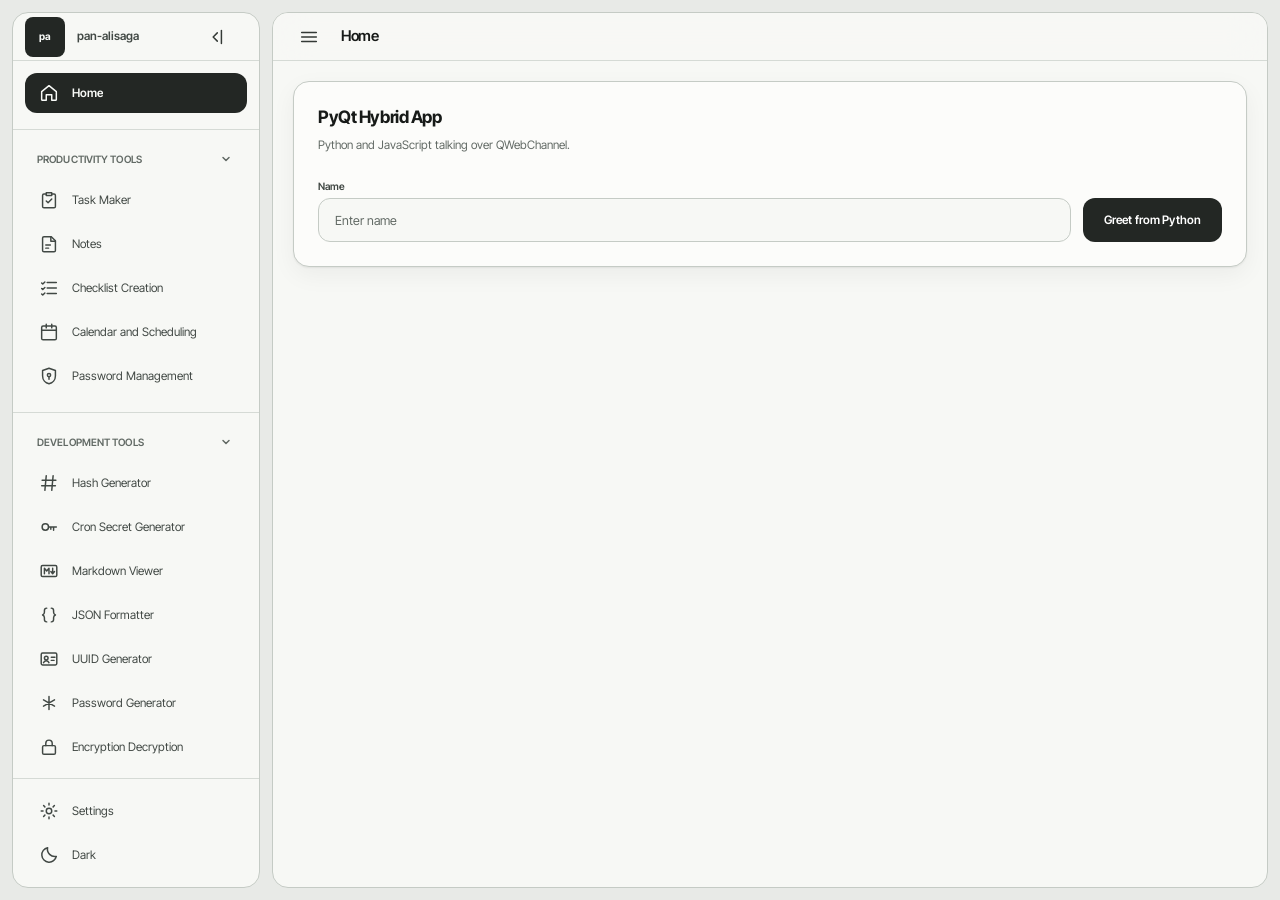
==== frontend/index.html @ 7681dea5 "Initial commit" ====
<!DOCTYPE html>
<html lang="en" data-theme="light">
<head>
    <meta charset="UTF-8">
    <title>pan-alisaga</title>
    <link rel="icon" type="image/svg+xml" href="favicon.svg">
    <link rel="stylesheet" href="css/fonts.css">
    <link rel="stylesheet" href="css/tokens.css">
    <link rel="stylesheet" href="css/base.css">
    <link rel="stylesheet" href="css/layout.css">
    <link rel="stylesheet" href="css/components/sidebar.css">
    <link rel="stylesheet" href="css/components/button.css">
    <link rel="stylesheet" href="css/components/card.css">
    <link rel="stylesheet" href="css/components/field.css">
    <link rel="stylesheet" href="css/components/calendar.css">
    <link rel="stylesheet" href="css/components/vault.css">
    <link rel="stylesheet" href="css/components/notes.css">
    <link rel="stylesheet" href="css/components/checklist.css">
    <link rel="stylesheet" href="css/components/dialog.css">
    <script src="qrc:///qtwebchannel/qwebchannel.js"></script>
</head>
<body>
    <div class="app" id="app" data-nav="rail" data-nav-open="false">

        <aside class="sidebar" id="sidebar" aria-label="Main">
            <div class="sidebar__header">
                <span class="sidebar__mark" aria-hidden="true">pa</span>
                <span class="sidebar__brand">pan-alisaga</span>
                <button class="icon-btn sidebar__collapse" type="button" id="sidebarCollapse"
                        aria-label="Minimise sidebar" title="Minimise sidebar">
                    <svg class="icon-btn__glyph" viewBox="0 0 24 24" fill="none" stroke="currentColor" stroke-width="1.6" stroke-linecap="round" stroke-linejoin="round" aria-hidden="true">
                        <path d="M14.5 7.5L10 12l4.5 4.5"/>
                        <path d="M19 5v14"/>
                    </svg>
                </button>
            </div>

            <nav class="sidebar__nav" id="nav" aria-label="Tools"></nav>

            <div class="sidebar__footer">
                <div id="navFooter"></div>
                <button class="nav-item" type="button" id="themeToggle" data-theme-toggle title="Toggle theme">
                    <svg class="nav-item__icon" viewBox="0 0 24 24" fill="none" stroke="currentColor" stroke-width="1.6" stroke-linecap="round" stroke-linejoin="round" aria-hidden="true">
                        <path d="M20 13.5A8 8 0 0 1 10.5 4a8 8 0 1 0 9.5 9.5z"/>
                    </svg>
                    <span class="nav-item__label" data-theme-label>Dark</span>
                </button>
            </div>
        </aside>

        <div class="scrim" id="scrim"></div>

        <div class="shell">
            <header class="app-bar">
                <button class="icon-btn" type="button" id="navToggle" aria-label="Toggle navigation" aria-expanded="false">
                    <svg class="icon-btn__glyph" viewBox="0 0 24 24" fill="none" stroke="currentColor" stroke-width="1.6" stroke-linecap="round" aria-hidden="true">
                        <path d="M4 7h16M4 12h16M4 17h16"/>
                    </svg>
                </button>
                <h1 class="app-bar__title" id="viewTitle">Home</h1>
            </header>

            <main class="content">
                <div class="content__inner">

                    <section class="view" data-view="home">
                        <div class="card">
                            <h2 class="card__title">PyQt Hybrid App</h2>
                            <p class="card__subtitle">Python and JavaScript talking over QWebChannel.</p>
                            <div class="field">
                                <label class="label" for="nameInput">Name</label>
                                <div class="field__row">
                                    <input id="nameInput" class="input" placeholder="Enter name" />
                                    <button id="greetBtn" class="btn btn--primary" type="button">Greet from Python</button>
                                </div>
                            </div>
                            <p id="output" class="output" hidden></p>
                        </div>
                    </section>

                    <section class="view" data-view="tool" hidden></section>

                    <section class="view" data-view="settings" hidden>
                        <div class="card">
                            <h2 class="card__title">Appearance</h2>
                            <p class="card__subtitle">The switch drives tokens on the root element.</p>
                            <div class="setting">
                                <div class="setting__text">
                                    <div class="setting__label">Theme</div>
                                    <div class="setting__hint">Swaps the data-theme token set.</div>
                                </div>
                                <button class="btn btn--ghost" type="button" data-theme-toggle>
                                    <span data-theme-label>Dark</span>
                                </button>
                            </div>
                        </div>
                    </section>

                </div>
            </main>
        </div>
    </div>

    <!-- Classic scripts in dependency order: ES module imports are blocked
         over file:// in QtWebEngine, so there is no bundler-free import here. -->
    <div class="toasts" id="toasts"></div>

    <script src="js/focus.js"></script>
    <script src="js/theme.js"></script>
    <script src="js/tools.js"></script>
    <script src="js/nav.js"></script>
    <script src="js/sidebar.js"></script>
    <script src="js/card-menu.js"></script>
    <script src="js/dialog.js"></script>
    <script src="js/notes-app.js"></script>
    <script src="js/router.js"></script>
    <script src="js/bridge.js"></script>
    <script src="js/toast.js"></script>
    <script src="js/views/calendar.js"></script>
    <script src="js/views/passwords.js"></script>
    <script src="js/app.js"></script>
    <script src="js/checklist-app.js"></script>
</body>
</html>
---- frontend/css/fonts.css ----
/* Inter Tight, bundled locally rather than pulled from a CDN so the app
   renders identically offline. One variable file per subset covers 400-700,
   so no separate bold face is needed. */

@font-face {
  font-family: "Inter Tight";
  font-style: normal;
  font-weight: 400 700;
  font-display: swap;
  src: url("../assets/fonts/inter-tight-latin.woff2") format("woff2");
  unicode-range: U+0000-00FF, U+0131, U+0152-0153, U+02BB-02BC, U+02C6, U+02DA, U+02DC,
    U+0304, U+0308, U+0329, U+2000-206F, U+20AC, U+2122, U+2191, U+2193,
    U+2212, U+2215, U+FEFF, U+FFFD;
}

@font-face {
  font-family: "Inter Tight";
  font-style: normal;
  font-weight: 400 700;
  font-display: swap;
  src: url("../assets/fonts/inter-tight-latin-ext.woff2") format("woff2");
  unicode-range: U+0100-02BA, U+02BD-02C5, U+02C7-02CC, U+02CE-02D7, U+02DD-02FF, U+0304,
    U+0308, U+0329, U+1D00-1DBF, U+1E00-1E9F, U+1EF2-1EFF, U+2020, U+20A0-20AB,
    U+20AD-20C0, U+2113, U+2C60-2C7F, U+A720-A7FF;
}
---- frontend/css/tokens.css ----
:root {
  color-scheme: light;

  /* Neutral primitives */
  --sg-white: #ffffff;
  --sg-gray-025: #fcfcfa;
  --sg-gray-050: #f7f8f5;
  --sg-gray-075: #f2f3f0;
  --sg-gray-100: #e9ebe7;
  --sg-gray-200: #d7dbd5;
  --sg-gray-300: #bec4bd;
  --sg-gray-400: #9ca59e;
  --sg-gray-500: #747d77;
  --sg-gray-600: #555d58;
  --sg-gray-700: #3b413d;
  --sg-gray-800: #252a27;
  --sg-gray-900: #161a18;

  /* Functional primitives */
  --sg-blue-100: #dce9ff;
  --sg-blue-600: #175fc2;
  --sg-blue-700: #104b9d;
  --sg-green-100: #dceee3;
  --sg-green-700: #286342;
  --sg-amber-100: #f5e8c5;
  --sg-amber-800: #6b4b08;
  --sg-red-100: #f8dfdd;
  --sg-red-700: #a33731;

  /* Semantic color tokens — default light theme */
  --color-canvas: #e8eae7;
  --color-surface: #f7f8f5;
  --color-surface-raised: #fcfcfa;
  --color-surface-sunken: #eceeea;
  --color-surface-glass: rgba(247, 248, 245, 0.88);
  --color-surface-inverse: #232724;

  --color-text: #171a18;
  --color-text-secondary: #414844;
  --color-text-muted: #626a65;
  --color-text-inverse: #f8faf7;
  --color-icon: #343a36;
  --color-icon-muted: #69716c;

  --color-border: #c5cbc5;
  --color-border-strong: #9ea7a0;
  --color-divider: #d5dad5;

  --color-action: #232724;
  --color-action-hover: #343a36;
  --color-action-pressed: #111412;
  --color-action-text: #ffffff;
  --color-focus: #175fc2;
  --color-selection: #dce9ff;
  --color-selection-text: #10294d;

  --color-success-surface: var(--sg-green-100);
  --color-success-text: var(--sg-green-700);
  --color-warning-surface: var(--sg-amber-100);
  --color-warning-text: var(--sg-amber-800);
  --color-danger-surface: var(--sg-red-100);
  --color-danger-text: var(--sg-red-700);
  --color-info-surface: var(--sg-blue-100);
  --color-info-text: var(--sg-blue-700);

  /* Typography — deliberately larger than compact dashboard defaults */
  --font-family-ui: "Inter Tight", "Segoe UI Variable", "Segoe UI", Inter, Roboto, Helvetica, Arial, sans-serif;
  --font-family-mono: "Cascadia Code", "SFMono-Regular", Consolas, monospace;
  --text-scale: 1;
  --root-font-size: 12.5px;
  --font-size-xs: 0.8125rem;
  --font-size-sm: 0.9375rem;
  --font-size-md: 1rem;
  --font-size-lg: 1.1875rem;
  --font-size-xl: 1.375rem;
  --font-size-2xl: 1.75rem;
  --font-size-3xl: 2.25rem;
  --line-height-tight: 1.2;
  --line-height-heading: 1.3;
  --line-height-body: 1.55;
  --font-weight-regular: 400;
  --font-weight-medium: 600;
  --font-weight-bold: 700;
  --letter-spacing-tight: -0.025em;
  --letter-spacing-label: 0.01em;

  /* Spacing */
  --space-1: 4px;
  --space-2: 8px;
  --space-3: 12px;
  --space-4: 16px;
  --space-5: 20px;
  --space-6: 24px;
  --space-8: 32px;
  --space-10: 40px;
  --space-12: 48px;

  /* Shape and component sizing */
  --radius-sm: 8px;
  --radius-md: 12px;
  --radius-lg: 16px;
  --radius-xl: 22px;
  --radius-pill: 999px;
  --control-height-sm: 40px;
  --control-height-md: 44px;
  --control-height-lg: 48px;
  --icon-size-sm: 18px;
  --icon-size-md: 22px;
  --sidebar-width: 248px;
  --content-max-width: 1440px;

  /* Borders, elevation, glass */
  --border-width: 1px;
  --focus-ring-width: 3px;
  --shadow-card: 0 1px 2px rgba(18, 23, 20, 0.06), 0 8px 24px rgba(18, 23, 20, 0.05);
  --shadow-float: 0 16px 42px rgba(18, 23, 20, 0.14);
  --backdrop-blur: 18px;

  /* Motion */
  --duration-fast: 120ms;
  --duration-normal: 180ms;
  --ease-standard: cubic-bezier(0.2, 0, 0, 1);
}

:root[data-theme="dark"] {
  color-scheme: dark;
  --color-canvas: #1c211e;
  --color-surface: #242a26;
  --color-surface-raised: #2c322e;
  --color-surface-sunken: #191d1b;
  --color-surface-glass: rgba(36, 42, 38, 0.9);
  --color-surface-inverse: #f1f4f0;
  --color-text: #f2f5f1;
  --color-text-secondary: #d2d8d3;
  --color-text-muted: #abb4ad;
  --color-text-inverse: #171a18;
  --color-icon: #e0e5e1;
  --color-icon-muted: #aeb7b0;
  --color-border: #4e5851;
  --color-border-strong: #707c73;
  --color-divider: #414a44;
  --color-action: #eef2ed;
  --color-action-hover: #ffffff;
  --color-action-pressed: #d9dfda;
  --color-action-text: #171a18;
  --color-focus: #83b2ff;
  --color-selection: #244f83;
  --color-selection-text: #f3f7ff;
  --color-success-surface: #243d2e;
  --color-success-text: #a9ddb9;
  --color-warning-surface: #493b1e;
  --color-warning-text: #f2d58b;
  --color-danger-surface: #4a2927;
  --color-danger-text: #f0aaa5;
  --color-info-surface: #263a55;
  --color-info-text: #b8d3ff;
  --shadow-card: 0 1px 2px rgba(0, 0, 0, 0.24), 0 10px 28px rgba(0, 0, 0, 0.2);
  --shadow-float: 0 18px 44px rgba(0, 0, 0, 0.34);
}

:root[data-contrast="high"] {
  --color-text-secondary: var(--color-text);
  --color-text-muted: var(--color-text-secondary);
  --color-border: var(--color-border-strong);
  --border-width: 2px;
}
---- frontend/css/base.css ----
/* Reset and element defaults.
   Target: Chromium 83 (QtWebEngine 5.15) — no flex gap, no logical
   properties, no :focus-visible, no inset shorthand, no :is(). */

*,
*::before,
*::after {
  box-sizing: border-box;
}

[hidden] {
  display: none !important;
}

html {
  /* Makes every rem-based type token scale with --text-scale. */
  font-size: calc(var(--root-font-size) * var(--text-scale));
}

body {
  margin: 0;
  height: 100vh;
  overflow: hidden;
  background: var(--color-canvas);
  color: var(--color-text);
  font-family: var(--font-family-ui);
  font-size: var(--font-size-md);
  font-weight: var(--font-weight-regular);
  line-height: var(--line-height-body);
  -webkit-font-smoothing: antialiased;
}

h1, h2, h3, p {
  margin: 0;
}

::selection {
  background: var(--color-selection);
  color: var(--color-selection-text);
}

/* :focus-visible does not exist in Chromium 83, so the ring is gated on
   input modality instead (see scripts/focus.js): keyboard navigation shows
   it, mouse clicks do not. */
:focus {
  outline: var(--focus-ring-width) solid var(--color-focus);
  outline-offset: 2px;
}

[data-input="pointer"] :focus {
  outline: none;
}

::-webkit-scrollbar {
  width: var(--space-3);
  height: var(--space-3);
}

::-webkit-scrollbar-thumb {
  background: var(--color-border);
  border-radius: var(--radius-pill);
  border: var(--space-1) solid transparent;
  background-clip: padding-box;
}

::-webkit-scrollbar-thumb:hover {
  background: var(--color-border-strong);
  background-clip: padding-box;
}

::-webkit-scrollbar-track {
  background: transparent;
}

@media (prefers-reduced-motion: reduce) {
  * {
    transition-duration: 0ms !important;
  }
}
---- frontend/css/layout.css ----
/* App shell, card style: the sidebar and the content pane are separate
   outlined cards floating on the canvas, with a gutter between them.
   Every border uses --border-width so the whole shell stays consistent. */

.app {
  /* Rail width is derived from tokens, not a literal. */
  --rail-width: calc(var(--control-height-sm) + var(--space-3) * 2);
  --shell-gutter: var(--space-3);
  display: flex;
  height: 100vh;
  padding: var(--shell-gutter);
  background: var(--color-canvas);
  overflow: hidden;
}

.shell {
  flex: 1;
  /* min-width:0 stops long content from forcing the sidebar to shrink. */
  min-width: 0;
  display: flex;
  flex-direction: column;
  background: var(--color-surface);
  border: var(--border-width) solid var(--color-border);
  border-radius: var(--radius-lg);
  /* Clips the app bar and scroll area to the card's rounded corners. */
  overflow: hidden;
}

/* ---------- App bar ---------- */

.app-bar {
  flex-shrink: 0;
  display: flex;
  align-items: center;
  height: var(--control-height-lg);
  padding: 0 var(--space-4);
  background: var(--color-surface-glass);
  backdrop-filter: blur(var(--backdrop-blur));
  border-bottom: var(--border-width) solid var(--color-divider);
}

.app-bar__title {
  flex: 1;
  min-width: 0;
  overflow: hidden;
  text-overflow: ellipsis;
  white-space: nowrap;
  font-size: var(--font-size-lg);
  font-weight: var(--font-weight-medium);
  line-height: var(--line-height-tight);
  letter-spacing: var(--letter-spacing-tight);
}

/* Flex gap is unsupported in Chromium 83; grid gap works, so action rows
   are grids and everything else uses margins. */
.app-bar__actions {
  display: grid;
  grid-auto-flow: column;
  align-items: center;
  gap: var(--space-2);
  margin-left: var(--space-4);
}

/* ---------- Content ---------- */

.content {
  flex: 1;
  overflow-y: auto;
  overflow-x: hidden;
  padding: var(--space-5);
}

.content__inner {
  width: 100%;
  max-width: var(--content-max-width);
  margin: 0 auto;
}

/* ---------- Responsive modes ----------
   full    >= 1000px      full-width sidebar with labels
   rail    < 1000px       icon-only rail (the 720x480 minimum lands here)
   overlay < 700px wide or <= 420px tall   off-canvas drawer + scrim
   JS sets data-nav on .app; these rules describe each state. */

.scrim {
  position: fixed;
  top: 0;
  right: 0;
  bottom: 0;
  left: 0;
  z-index: 30;
  background: var(--color-surface-inverse);
  opacity: 0;
  visibility: hidden;
  transition: opacity var(--duration-normal) var(--ease-standard),
    visibility var(--duration-normal) var(--ease-standard);
}

.app[data-nav="overlay"][data-nav-open="true"] .scrim {
  opacity: 0.45;
  visibility: visible;
}

/* Short windows get a tighter gutter and content rhythm. */
@media (max-height: 540px) {
  .app {
    --shell-gutter: var(--space-2);
  }

  .content {
    padding: var(--space-4);
  }
}
---- frontend/css/components/sidebar.css ----
.sidebar {
  flex-shrink: 0;
  width: var(--sidebar-width);
  display: flex;
  flex-direction: column;
  margin-right: var(--shell-gutter);
  background: var(--color-surface);
  border: var(--border-width) solid var(--color-border);
  border-radius: var(--radius-lg);
  overflow: hidden;
  transition: width var(--duration-normal) var(--ease-standard);
}

.sidebar__header {
  flex-shrink: 0;
  display: flex;
  align-items: center;
  height: var(--control-height-lg);
  padding: 0 var(--space-3);
  border-bottom: var(--border-width) solid var(--color-divider);
}

.sidebar__mark {
  flex-shrink: 0;
  display: flex;
  align-items: center;
  justify-content: center;
  width: var(--control-height-sm);
  height: var(--control-height-sm);
  background: var(--color-surface-inverse);
  color: var(--color-text-inverse);
  font-size: var(--font-size-xs);
  font-weight: var(--font-weight-bold);
  letter-spacing: var(--letter-spacing-label);
  border-radius: var(--radius-sm);
}

.sidebar__brand {
  margin-left: var(--space-3);
  overflow: hidden;
  text-overflow: ellipsis;
  white-space: nowrap;
  font-size: var(--font-size-sm);
  font-weight: var(--font-weight-medium);
  color: var(--color-text-secondary);
}

.sidebar__nav {
  flex: 1;
  overflow-y: auto;
  overflow-x: hidden;
  padding: var(--space-3);
}

.sidebar__footer {
  flex-shrink: 0;
  padding: var(--space-3);
  border-top: var(--border-width) solid var(--color-divider);
}

/* ---------- Nav items ---------- */

.nav-item {
  display: flex;
  align-items: center;
  width: 100%;
  height: var(--control-height-sm);
  padding: 0 var(--space-3);
  background: transparent;
  color: var(--color-text-secondary);
  font-family: inherit;
  font-size: var(--font-size-sm);
  font-weight: var(--font-weight-regular);
  text-align: left;
  border: var(--border-width) solid transparent;
  border-radius: var(--radius-md);
  cursor: pointer;
  transition: background var(--duration-fast) var(--ease-standard),
    color var(--duration-fast) var(--ease-standard);
}

.nav-item + .nav-item {
  margin-top: var(--space-1);
}

.nav-item:hover {
  background: var(--color-surface-sunken);
  color: var(--color-text);
}

.nav-item[aria-current="page"] {
  background: var(--color-surface-inverse);
  color: var(--color-text-inverse);
  font-weight: var(--font-weight-medium);
}

.nav-item__icon {
  flex-shrink: 0;
  width: var(--icon-size-md);
  height: var(--icon-size-md);
  margin-right: var(--space-3);
}

.nav-item__label {
  overflow: hidden;
  text-overflow: ellipsis;
  white-space: nowrap;
}

/* ---------- Rail ---------- */

.app[data-nav="rail"] .sidebar {
  width: var(--rail-width);
}

.app[data-nav="rail"] .sidebar__brand,
.app[data-nav="rail"] .nav-item__label {
  display: none;
}

.app[data-nav="rail"] .sidebar__header,
.app[data-nav="rail"] .nav-item {
  justify-content: center;
  padding: 0;
}

.app[data-nav="rail"] .nav-item__icon {
  margin-right: 0;
}

/* ---------- Overlay drawer ---------- */

.app[data-nav="overlay"] .sidebar {
  position: fixed;
  top: var(--shell-gutter);
  bottom: var(--shell-gutter);
  left: var(--shell-gutter);
  z-index: 40;
  width: var(--sidebar-width);
  max-width: 80vw;
  margin-right: 0;
  /* Slides past its own gutter so no sliver of card stays visible. */
  transform: translateX(calc(-100% - var(--shell-gutter)));
  box-shadow: var(--shadow-float);
  transition: transform var(--duration-normal) var(--ease-standard);
}

.app[data-nav="overlay"][data-nav-open="true"] .sidebar {
  transform: translateX(0);
}

/* ---------- Nav groups ---------- */

/* Each section opens with a rule that runs the full width of the sidebar.
   The negative inline margins cancel the nav's own padding so the line
   bleeds to both edges instead of floating inset; the padding is added
   back so the items inside stay aligned. */
.nav-group {
  margin-top: var(--space-4);
  margin-left: calc(var(--space-3) * -1);
  margin-right: calc(var(--space-3) * -1);
  padding-top: var(--space-4);
  padding-left: var(--space-3);
  padding-right: var(--space-3);
  border-top: var(--border-width) solid var(--color-divider);
}

.nav-group__label {
  padding: 0 var(--space-3);
  margin-bottom: var(--space-2);
  font-size: var(--font-size-xs);
  font-weight: var(--font-weight-medium);
  letter-spacing: var(--letter-spacing-label);
  text-transform: uppercase;
  color: var(--color-text-muted);
}

/* In rail mode there is no room for a caption, so groups are separated by
   a rule instead. */
.app[data-nav="rail"] .nav-group__label {
  display: none;
}

.app[data-nav="rail"] .nav-group {
  margin-top: var(--space-3);
  padding-top: var(--space-3);
}

/* Settings sits above the theme toggle in the footer. */
#navFooter .nav-item {
  margin-bottom: var(--space-1);
}

/* ---------- Collapse controls ---------- */

.sidebar__collapse {
  margin-left: auto;
  margin-right: 0;
}

/* In rail mode the panel is already minimised, and there is no room for the
   chevron beside the mark - the app-bar button brings it back. */
.app[data-nav="rail"] .sidebar__collapse,
.app[data-nav="overlay"] .sidebar__collapse {
  display: none;
}

/* Section headers are buttons now, so they carry no default button styling. */
.nav-group__label {
  display: flex;
  align-items: center;
  justify-content: space-between;
  width: 100%;
  padding: var(--space-1) var(--space-3);
  margin-bottom: var(--space-2);
  background: transparent;
  border: 0;
  font-family: inherit;
  font-size: var(--font-size-xs);
  font-weight: var(--font-weight-medium);
  letter-spacing: var(--letter-spacing-label);
  text-transform: uppercase;
  text-align: left;
  color: var(--color-text-muted);
  border-radius: var(--radius-sm);
  cursor: pointer;
}

.nav-group__label:hover {
  background: var(--color-surface-sunken);
  color: var(--color-text);
}

.nav-group__chevron {
  flex-shrink: 0;
  width: var(--icon-size-sm);
  height: var(--icon-size-sm);
  transition: transform var(--duration-fast) var(--ease-standard);
}

.nav-group.is-collapsed .nav-group__chevron {
  transform: rotate(-90deg);
}

.nav-group.is-collapsed .nav-group__items {
  display: none;
}

/* A collapsed section must not hide its icons in rail mode, where the
   header that would reopen it is not rendered. */
.app[data-nav="rail"] .nav-group.is-collapsed .nav-group__items {
  display: block;
}
---- frontend/css/components/button.css ----
.btn {
  display: inline-flex;
  align-items: center;
  justify-content: center;
  height: var(--control-height-md);
  padding: 0 var(--space-5);
  font-family: inherit;
  font-size: var(--font-size-sm);
  font-weight: var(--font-weight-medium);
  letter-spacing: var(--letter-spacing-label);
  white-space: nowrap;
  border: var(--border-width) solid transparent;
  border-radius: var(--radius-md);
  cursor: pointer;
  transition: background var(--duration-fast) var(--ease-standard),
    color var(--duration-fast) var(--ease-standard),
    border-color var(--duration-fast) var(--ease-standard);
}

.btn--primary {
  background: var(--color-action);
  color: var(--color-action-text);
}

.btn--primary:hover {
  background: var(--color-action-hover);
}

.btn--primary:active {
  background: var(--color-action-pressed);
}

.btn--ghost {
  height: var(--control-height-sm);
  padding: 0 var(--space-4);
  background: transparent;
  color: var(--color-text-secondary);
  border-color: var(--color-border);
}

.btn--ghost:hover {
  background: var(--color-surface-sunken);
  color: var(--color-text);
}

.btn--ghost[aria-pressed="true"] {
  background: var(--color-surface-inverse);
  color: var(--color-text-inverse);
  border-color: var(--color-surface-inverse);
}

/* Square icon-only button, used for the nav toggle in the app bar. */
.icon-btn {
  flex-shrink: 0;
  display: inline-flex;
  align-items: center;
  justify-content: center;
  width: var(--control-height-sm);
  height: var(--control-height-sm);
  margin-right: var(--space-3);
  padding: 0;
  background: transparent;
  color: var(--color-icon);
  border: var(--border-width) solid transparent;
  border-radius: var(--radius-md);
  cursor: pointer;
  transition: background var(--duration-fast) var(--ease-standard);
}

.icon-btn:hover {
  background: var(--color-surface-sunken);
}

.icon-btn__glyph {
  width: var(--icon-size-md);
  height: var(--icon-size-md);
}
---- frontend/css/components/card.css ----
.card {
  padding: var(--space-6);
  background: var(--color-surface-raised);
  border: var(--border-width) solid var(--color-border);
  border-radius: var(--radius-lg);
  box-shadow: var(--shadow-card);
}

.card + .card {
  margin-top: var(--space-5);
}

.card__title {
  font-size: var(--font-size-xl);
  font-weight: var(--font-weight-bold);
  line-height: var(--line-height-heading);
  letter-spacing: var(--letter-spacing-tight);
}

.card__subtitle {
  margin-top: var(--space-2);
  margin-bottom: var(--space-6);
  font-size: var(--font-size-sm);
  color: var(--color-text-muted);
}

/* Empty state */

.empty {
  display: flex;
  flex-direction: column;
  align-items: center;
  justify-content: center;
  padding: var(--space-10) var(--space-5);
  text-align: center;
  background: var(--color-surface-sunken);
  border: var(--border-width) dashed var(--color-border);
  border-radius: var(--radius-lg);
}

.empty__icon {
  width: var(--space-8);
  height: var(--space-8);
  margin-bottom: var(--space-4);
  color: var(--color-icon-muted);
}

.empty__text {
  font-size: var(--font-size-sm);
  color: var(--color-text-muted);
}

/* Settings rows */

.setting {
  display: flex;
  align-items: center;
  flex-wrap: wrap;
  padding: var(--space-4);
  background: var(--color-surface);
  border: var(--border-width) solid var(--color-border);
  border-radius: var(--radius-md);
}

.setting + .setting {
  margin-top: var(--space-3);
}

.setting__text {
  flex: 1;
  min-width: 12rem;
  margin-right: var(--space-4);
}

.setting__label {
  font-size: var(--font-size-md);
  font-weight: var(--font-weight-medium);
}

.setting__hint {
  font-size: var(--font-size-xs);
  color: var(--color-text-muted);
}
---- frontend/css/components/field.css ----
.field {
  display: block;
}

.label {
  display: block;
  margin-bottom: var(--space-2);
  font-size: var(--font-size-xs);
  font-weight: var(--font-weight-medium);
  letter-spacing: var(--letter-spacing-label);
  color: var(--color-text-secondary);
}

/* Grid rather than flex: grid gap works in Chromium 83, flex gap does not.
   Collapses to one column when the content column gets narrow. */
.field__row {
  display: grid;
  grid-template-columns: 1fr auto;
  gap: var(--space-3);
  align-items: center;
}

.input {
  width: 100%;
  min-width: 0;
  height: var(--control-height-md);
  padding: 0 var(--space-4);
  background: var(--color-surface);
  color: var(--color-text);
  font-family: inherit;
  font-size: var(--font-size-md);
  border: var(--border-width) solid var(--color-border);
  border-radius: var(--radius-md);
  transition: border-color var(--duration-fast) var(--ease-standard);
}

.input::placeholder {
  color: var(--color-text-muted);
}

.input:hover {
  border-color: var(--color-border-strong);
}

.input:focus {
  border-color: var(--color-focus);
}

.output {
  margin-top: var(--space-6);
  padding: var(--space-4) var(--space-5);
  background: var(--color-info-surface);
  color: var(--color-info-text);
  font-size: var(--font-size-lg);
  line-height: var(--line-height-tight);
  border: var(--border-width) solid var(--color-info-text);
  border-radius: var(--radius-md);
}

@media (max-width: 560px) {
  .field__row {
    grid-template-columns: 1fr;
  }
}
---- frontend/css/components/calendar.css ----
/* Calendar - Outlook/Teams style full-height views.

   Chromium 83 notes: grid gap works, flex gap does not, so rows that need
   spacing are grids or use margins. No :is(), no inset shorthand. */

/* The calendar takes over the content area instead of sitting in a card. */
.content.is-fullbleed {
  overflow: hidden;
  padding: var(--space-4);
}

.content.is-fullbleed .content__inner {
  height: 100%;
  max-width: none;
}

.content.is-fullbleed .view {
  height: 100%;
}

.cal {
  --cal-hour: 48px;          /* read by calendar.js when placing blocks */
  --cal-gutter: 60px;
  --cal-head: 54px;
  --cal-accent: var(--sg-blue-600);
  display: flex;
  flex-direction: column;
  height: 100%;
  min-height: 0;
}

/* ---------- Toolbar ---------- */

.cal__bar {
  flex-shrink: 0;
  display: flex;
  align-items: center;
  margin-bottom: var(--space-3);
}

.cal__steps {
  display: grid;
  grid-auto-flow: column;
  gap: var(--space-1);
  margin-left: var(--space-2);
}

.cal__title {
  margin-left: var(--space-4);
  font-size: var(--font-size-lg);
  font-weight: var(--font-weight-bold);
  line-height: var(--line-height-tight);
  letter-spacing: var(--letter-spacing-tight);
  white-space: nowrap;
  overflow: hidden;
  text-overflow: ellipsis;
}

.cal__new {
  margin-left: var(--space-2);
}

/* Segmented Day / Week / Month switcher. */
.seg {
  display: grid;
  grid-auto-flow: column;
  margin-left: auto;
  padding: 2px;
  background: var(--color-surface-sunken);
  border: var(--border-width) solid var(--color-border);
  border-radius: var(--radius-md);
}

.seg__btn {
  height: calc(var(--control-height-sm) - 8px);
  padding: 0 var(--space-4);
  background: transparent;
  color: var(--color-text-secondary);
  font-family: inherit;
  font-size: var(--font-size-xs);
  font-weight: var(--font-weight-medium);
  border: 0;
  border-radius: calc(var(--radius-md) - 3px);
  cursor: pointer;
  white-space: nowrap;
}

.seg__btn:hover {
  color: var(--color-text);
}

.seg__btn.is-active {
  background: var(--color-surface-raised);
  color: var(--color-text);
  box-shadow: var(--shadow-card);
}

.cal__body {
  flex: 1;
  min-height: 0;
  display: flex;
  flex-direction: column;
  background: var(--color-surface-raised);
  border: var(--border-width) solid var(--color-border);
  border-radius: var(--radius-lg);
  overflow: hidden;
}

.cal__error {
  flex-shrink: 0;
  margin-top: var(--space-2);
}

/* ---------- Time grid (day + week) ---------- */

.grid {
  display: flex;
  flex-direction: column;
  height: 100%;
  min-height: 0;
}

.grid__head,
.grid__allday {
  display: grid;
  grid-template-columns: var(--cal-gutter) repeat(var(--cal-days, 7), minmax(0, 1fr));
}

/* Both strips stay pinned while the hours scroll underneath. */
.grid__head {
  position: sticky;
  top: 0;
  z-index: 6;
  height: var(--cal-head);
  background: var(--color-surface-raised);
}

.grid__allday {
  position: sticky;
  top: var(--cal-head);
  z-index: 5;
}

.grid[data-days="1"] {
  --cal-days: 1;
}

.grid__head {
  border-bottom: var(--border-width) solid var(--color-divider);
}

.grid__corner {
  border-right: var(--border-width) solid var(--color-divider);
}

.grid__corner--allday {
  display: flex;
  align-items: center;
  justify-content: flex-end;
  padding-right: var(--space-2);
  font-size: 10px;
  text-transform: uppercase;
  letter-spacing: var(--letter-spacing-label);
  color: var(--color-text-muted);
}

.grid__day {
  padding: var(--space-2) var(--space-1);
  text-align: center;
  border-right: var(--border-width) solid var(--color-divider);
  cursor: pointer;
}

.grid__day:hover {
  background: var(--color-surface-sunken);
}

.grid__dayname {
  display: block;
  font-size: var(--font-size-xs);
  font-weight: var(--font-weight-medium);
  letter-spacing: var(--letter-spacing-label);
  text-transform: uppercase;
  color: var(--color-text-muted);
}

.grid__daynum {
  display: inline-block;
  min-width: 1.9rem;
  margin-top: 2px;
  padding: 2px 0;
  font-size: var(--font-size-lg);
  font-weight: var(--font-weight-medium);
  border-radius: var(--radius-pill);
}

.grid__day.is-today .grid__dayname {
  color: var(--cal-accent);
}

.grid__day.is-today .grid__daynum {
  background: var(--cal-accent);
  color: var(--sg-white);
}

/* All-day strip */

.grid__allday {
  min-height: 28px;
  border-bottom: var(--border-width) solid var(--color-divider);
  background: var(--color-surface);
}

.grid__alldaycell {
  padding: 3px;
  border-right: var(--border-width) solid var(--color-divider);
  cursor: pointer;
  overflow: hidden;
}

.allday-chip {
  display: block;
  margin-bottom: 2px;
  padding: 2px var(--space-2);
  background: var(--cal-accent);
  color: var(--sg-white);
  font-size: var(--font-size-xs);
  border-radius: var(--radius-sm);
  overflow: hidden;
  text-overflow: ellipsis;
  white-space: nowrap;
  cursor: pointer;
}

/* Scrolling hour area */

.grid__scroll {
  flex: 1;
  min-height: 0;
  overflow-y: auto;
  overflow-x: hidden;
}

.grid__body {
  display: grid;
  grid-template-columns: var(--cal-gutter) repeat(var(--cal-days, 7), minmax(0, 1fr));
}

.grid__gutter {
  border-right: var(--border-width) solid var(--color-divider);
}

.grid__hour {
  position: relative;
  height: var(--cal-hour);
}

.grid__hour span {
  position: absolute;
  top: -7px;
  right: var(--space-2);
  font-size: var(--font-size-xs);
  color: var(--color-text-muted);
  white-space: nowrap;
}

.grid__col {
  position: relative;
  height: calc(var(--cal-hour) * 24);
  border-right: var(--border-width) solid var(--color-divider);
  cursor: pointer;
  /* One repeating gradient draws all 24 hour lines - far cheaper than 24
     elements per column, and it scales with --cal-hour automatically. */
  background-image: repeating-linear-gradient(
    to bottom,
    var(--color-divider),
    var(--color-divider) 1px,
    transparent 1px,
    transparent var(--cal-hour)
  );
}

/* A neutral tint, not the accent: event blocks use the accent colour, and
   in Day view the whole grid is "today" - a blue column would swallow them. */
.grid__col.is-today {
  background-color: var(--color-surface-sunken);
}

/* Current time marker */

.grid__now {
  position: absolute;
  left: 0;
  right: 0;
  height: 2px;
  background: var(--sg-red-700);
  z-index: 3;
  pointer-events: none;
}

.grid__now::before {
  content: "";
  position: absolute;
  left: -4px;
  top: -3px;
  width: 8px;
  height: 8px;
  background: var(--sg-red-700);
  border-radius: var(--radius-pill);
}

/* Event blocks */

.ev {
  position: absolute;
  z-index: 2;
  padding: 3px var(--space-2);
  background: var(--color-info-surface);
  color: var(--color-info-text);
  border-left: 3px solid var(--cal-accent);
  border-radius: var(--radius-sm);
  overflow: hidden;
  cursor: pointer;
  transition: box-shadow var(--duration-fast) var(--ease-standard);
}

.ev:hover {
  box-shadow: var(--shadow-card);
  z-index: 4;
}

.ev__title {
  display: block;
  font-size: var(--font-size-xs);
  font-weight: var(--font-weight-medium);
  line-height: var(--line-height-tight);
  overflow: hidden;
  text-overflow: ellipsis;
  white-space: nowrap;
}

.ev__time {
  display: block;
  font-size: 10px;
  opacity: 0.85;
  white-space: nowrap;
  overflow: hidden;
}

/* A short block has room for one line only. */
.ev.is-compact {
  padding-top: 1px;
  padding-bottom: 1px;
}

.ev.is-compact .ev__time {
  display: none;
}

/* ---------- Month ---------- */

.month {
  display: flex;
  flex-direction: column;
  height: 100%;
  min-height: 0;
}

.month__head {
  flex-shrink: 0;
  display: grid;
  grid-template-columns: repeat(7, minmax(0, 1fr));
  border-bottom: var(--border-width) solid var(--color-divider);
}

.month__weekday {
  padding: var(--space-2) var(--space-3);
  font-size: var(--font-size-xs);
  font-weight: var(--font-weight-medium);
  letter-spacing: var(--letter-spacing-label);
  text-transform: uppercase;
  color: var(--color-text-muted);
}

.month__grid {
  flex: 1;
  min-height: 0;
  display: grid;
  grid-template-columns: repeat(7, minmax(0, 1fr));
  grid-template-rows: repeat(6, minmax(0, 1fr));
  overflow: hidden;
}

.month__cell {
  display: flex;
  flex-direction: column;
  min-height: 0;
  padding: var(--space-1);
  border-right: var(--border-width) solid var(--color-divider);
  border-bottom: var(--border-width) solid var(--color-divider);
  cursor: pointer;
  overflow: hidden;
}

.month__cell:hover {
  background: var(--color-surface-sunken);
}

.month__cell.is-outside {
  background: var(--color-surface);
  color: var(--color-text-muted);
}

.month__cell.is-selected {
  box-shadow: inset 0 0 0 2px var(--cal-accent);
}

.month__date {
  flex-shrink: 0;
  align-self: flex-start;
  min-width: 1.6rem;
  margin-bottom: 2px;
  padding: 1px 0;
  font-size: var(--font-size-xs);
  font-weight: var(--font-weight-medium);
  text-align: center;
  border-radius: var(--radius-pill);
}

.month__cell.is-today .month__date {
  background: var(--cal-accent);
  color: var(--sg-white);
}

.month__events {
  flex: 1;
  min-height: 0;
  overflow: hidden;
}

.month__chip {
  display: block;
  margin-bottom: 2px;
  padding: 1px var(--space-2);
  font-size: var(--font-size-xs);
  color: var(--color-text);
  border-left: 3px solid var(--cal-accent);
  border-radius: var(--radius-sm);
  background: var(--color-info-surface);
  overflow: hidden;
  text-overflow: ellipsis;
  white-space: nowrap;
  cursor: pointer;
}

.month__chip.is-allday {
  background: var(--cal-accent);
  color: var(--sg-white);
}

.month__chiptime {
  font-weight: var(--font-weight-medium);
}

.month__more {
  display: block;
  padding-left: var(--space-2);
  font-size: 10px;
  color: var(--color-text-muted);
  cursor: pointer;
}

.month__more:hover {
  color: var(--color-text);
  text-decoration: underline;
}

/* ---------- Event dialog ---------- */

.modal {
  position: fixed;
  top: 0;
  right: 0;
  bottom: 0;
  left: 0;
  z-index: 60;
  display: flex;
  align-items: center;
  justify-content: center;
  padding: var(--space-4);
  background: rgba(18, 23, 20, 0.45);
  overflow-y: auto;
}

.modal__card {
  width: 100%;
  max-width: 30rem;
  padding: var(--space-5);
  box-shadow: var(--shadow-float);
}

.modal__head {
  display: flex;
  align-items: center;
  justify-content: space-between;
  margin-bottom: var(--space-2);
}

.modal__title {
  font-size: var(--font-size-lg);
  font-weight: var(--font-weight-bold);
  line-height: var(--line-height-tight);
}

.modal__close {
  padding: 0 var(--space-1);
  background: transparent;
  color: var(--color-icon-muted);
  font-size: var(--font-size-xl);
  line-height: 1;
  border: 0;
  cursor: pointer;
}

.modal__close:hover {
  color: var(--color-text);
}

/* ---------- Form pieces ---------- */

.label {
  display: block;
  margin-top: var(--space-3);
  margin-bottom: var(--space-1);
}

.form-row {
  display: grid;
  grid-template-columns: minmax(0, 1fr);
  gap: var(--space-3);
}

.time-fields {
  display: grid;
  grid-template-columns: 1fr 1fr;
  gap: var(--space-3);
}

.checkbox {
  display: flex;
  align-items: center;
  margin-top: var(--space-3);
  font-size: var(--font-size-sm);
  color: var(--color-text-secondary);
  cursor: pointer;
}

.checkbox input {
  margin: 0 var(--space-2) 0 0;
}

.select,
.textarea {
  height: auto;
  min-height: var(--control-height-md);
  padding: var(--space-2) var(--space-3);
  font-family: inherit;
}

.textarea {
  resize: vertical;
  line-height: var(--line-height-body);
}

.form-actions {
  display: grid;
  grid-auto-flow: column;
  justify-content: start;
  gap: var(--space-2);
  margin-top: var(--space-5);
}

.form-error {
  margin-top: var(--space-3);
  padding: var(--space-2) var(--space-3);
  background: var(--color-danger-surface);
  color: var(--color-danger-text);
  font-size: var(--font-size-xs);
  border: var(--border-width) solid var(--color-danger-text);
  border-radius: var(--radius-sm);
}

.btn--sm {
  height: var(--control-height-sm);
  padding: 0 var(--space-3);
  font-size: var(--font-size-xs);
}

/* ---------- Narrow windows ---------- */

@media (max-width: 900px) {
  .cal {
    --cal-gutter: 46px;
  }

  .cal__title {
    margin-left: var(--space-3);
    font-size: var(--font-size-md);
  }

  .cal__new {
    display: none;        /* the New event button lives in the grid instead */
  }

  .seg__btn {
    padding: 0 var(--space-3);
  }
}

@media (max-width: 700px) {
  .content.is-fullbleed {
    padding: var(--space-2);
  }
}

/* ---------- Reminder toasts ---------- */

.toasts {
  position: fixed;
  right: var(--space-5);
  bottom: var(--space-5);
  z-index: 50;
  width: 21rem;
  max-width: calc(100vw - var(--space-8));
}

.toast {
  display: flex;
  align-items: flex-start;
  margin-top: var(--space-2);
  padding: var(--space-4);
  background: var(--color-surface-raised);
  border: var(--border-width) solid var(--color-border-strong);
  border-radius: var(--radius-lg);
  box-shadow: var(--shadow-float);
}

.toast__body {
  flex: 1;
  min-width: 0;
}

.toast__title {
  font-size: var(--font-size-sm);
  font-weight: var(--font-weight-bold);
}

.toast__message {
  margin-top: var(--space-1);
  font-size: var(--font-size-xs);
  color: var(--color-text-secondary);
  white-space: pre-line;
}

.toast__close {
  flex-shrink: 0;
  margin-left: var(--space-3);
  padding: 0 var(--space-1);
  background: transparent;
  color: var(--color-icon-muted);
  font-size: var(--font-size-lg);
  line-height: 1;
  border: 0;
  cursor: pointer;
}

.toast__close:hover {
  color: var(--color-text);
}
---- frontend/css/components/vault.css ----
/* Password Management.
   Chromium 83: grid gap only, no flex gap. */

/* ---------- Gate (create / unlock) ---------- */

.vault-gate {
  display: flex;
  align-items: flex-start;
  justify-content: center;
  padding-top: var(--space-8);
}

.vault-gate__card {
  width: 100%;
  max-width: 26rem;
  padding: var(--space-6);
}

.vault-warn {
  margin-top: var(--space-4);
  padding: var(--space-3);
  background: var(--color-warning-surface);
  color: var(--color-warning-text);
  font-size: var(--font-size-xs);
  line-height: var(--line-height-body);
  border-radius: var(--radius-md);
}

/* ---------- Vault list ---------- */

.vault__bar {
  display: grid;
  grid-template-columns: minmax(0, 1fr) auto auto;
  gap: var(--space-2);
  align-items: center;
  margin-bottom: var(--space-4);
}

.vault__search {
  height: var(--control-height-sm);
}

.vault-note {
  margin-bottom: var(--space-3);
  padding: var(--space-2) var(--space-3);
  background: var(--color-success-surface);
  color: var(--color-success-text);
  font-size: var(--font-size-xs);
  border-radius: var(--radius-sm);
}

.vault-foot {
  margin-top: var(--space-4);
  font-size: var(--font-size-xs);
  color: var(--color-text-muted);
  text-align: center;
}

.cred-list {
  margin: 0;
  padding: 0;
  list-style: none;
}

.cred {
  display: flex;
  align-items: center;
  flex-wrap: wrap;
  padding: var(--space-3) var(--space-4);
  background: var(--color-surface-raised);
  border: var(--border-width) solid var(--color-border);
  border-radius: var(--radius-md);
}

.cred + .cred {
  margin-top: var(--space-2);
}

.cred__main {
  flex: 1;
  min-width: 12rem;
  margin-right: var(--space-3);
}

.cred__title {
  font-size: var(--font-size-sm);
  font-weight: var(--font-weight-medium);
}

.cred__meta {
  font-size: var(--font-size-xs);
  color: var(--color-text-muted);
  overflow: hidden;
  text-overflow: ellipsis;
}

.cred__empty {
  font-style: italic;
}

.cred__secret {
  margin-top: var(--space-2);
  padding: var(--space-1) var(--space-2);
  background: var(--color-surface-sunken);
  color: var(--color-text);
  font-family: var(--font-family-mono);
  font-size: var(--font-size-xs);
  border-radius: var(--radius-sm);
  word-break: break-all;
}

.cred__actions {
  display: grid;
  grid-auto-flow: column;
  gap: var(--space-1);
  margin-left: auto;
}

/* ---------- Password field row ---------- */

.pw-row {
  display: grid;
  grid-template-columns: minmax(0, 1fr) auto auto;
  gap: var(--space-2);
  align-items: center;
}

.pw-meter {
  height: 4px;
  margin-top: var(--space-2);
  background: var(--color-surface-sunken);
  border-radius: var(--radius-pill);
  overflow: hidden;
}

.pw-meter__bar {
  display: block;
  height: 100%;
  width: 0;
  background: var(--color-border-strong);
  border-radius: var(--radius-pill);
  transition: width var(--duration-normal) var(--ease-standard);
}

.pw-meter__bar.is-score-0,
.pw-meter__bar.is-score-1 {
  background: var(--sg-red-700);
}

.pw-meter__bar.is-score-2 {
  background: var(--sg-amber-800);
}

.pw-meter__bar.is-score-3,
.pw-meter__bar.is-score-4 {
  background: var(--sg-green-700);
}

.pw-meter__label {
  margin-top: var(--space-1);
  font-size: var(--font-size-xs);
  color: var(--color-text-muted);
}

@media (max-width: 700px) {
  .vault__bar {
    grid-template-columns: minmax(0, 1fr);
  }

  .cred__actions {
    margin-top: var(--space-2);
    margin-left: 0;
  }
}

/* ---------- Custom fields ---------- */

.opt {
  font-weight: var(--font-weight-regular);
  text-transform: none;
  letter-spacing: 0;
  color: var(--color-text-muted);
}

.cf-block {
  margin-top: var(--space-5);
  padding-top: var(--space-4);
  border-top: var(--border-width) solid var(--color-divider);
}

.cf-head {
  display: flex;
  align-items: center;
  justify-content: space-between;
}

.cf-head .label {
  margin: 0;
}

.cf-empty {
  margin-top: var(--space-2);
  font-size: var(--font-size-xs);
  color: var(--color-text-muted);
  line-height: var(--line-height-body);
}

.cf-row {
  display: grid;
  grid-template-columns: minmax(0, 1fr) minmax(0, 1.3fr) auto auto;
  gap: var(--space-2);
  align-items: center;
  margin-top: var(--space-2);
}

.cf-row .input {
  height: var(--control-height-sm);
}

.cf-hide {
  display: flex;
  align-items: center;
  font-size: var(--font-size-xs);
  color: var(--color-text-muted);
  white-space: nowrap;
  cursor: pointer;
}

.cf-hide input {
  margin: 0 var(--space-1) 0 0;
}

.cred__fields {
  margin: var(--space-2) 0 0;
  display: grid;
  grid-template-columns: auto minmax(0, 1fr);
  gap: var(--space-1) var(--space-3);
  font-size: var(--font-size-xs);
}

.cred__fields dt {
  color: var(--color-text-muted);
  white-space: nowrap;
}

.cred__fields dd {
  margin: 0;
  font-family: var(--font-family-mono);
  word-break: break-all;
}

@media (max-width: 700px) {
  .cf-row {
    grid-template-columns: minmax(0, 1fr) auto auto;
  }
}

.cf-lock {
  padding: 0 var(--space-1);
  background: var(--color-surface-sunken);
  color: var(--color-text-muted);
  font-size: 10px;
  text-transform: uppercase;
  letter-spacing: var(--letter-spacing-label);
  border-radius: var(--radius-sm);
}

.cf-hint {
  margin-top: var(--space-2);
  font-size: var(--font-size-xs);
  color: var(--color-text-muted);
  line-height: var(--line-height-body);
}

.cf-hint code {
  padding: 1px var(--space-1);
  background: var(--color-surface-sunken);
  font-family: var(--font-family-mono);
  font-size: 11px;
  border-radius: var(--radius-sm);
}

.cf-note {
  margin-top: var(--space-2);
  padding: var(--space-2) var(--space-3);
  background: var(--color-success-surface);
  color: var(--color-success-text);
  font-size: var(--font-size-xs);
  border-radius: var(--radius-sm);
}
---- frontend/css/components/notes.css ----
/* Notes gallery, detail view, add-note form, and search */

.notes-header {
  display: flex;
  justify-content: space-between;
  align-items: flex-start;
  gap: var(--space-4);
  margin-bottom: var(--space-5);
  flex-wrap: wrap;
}

.notes-header__actions {
  display: flex;
  gap: var(--space-3);
  align-items: center;
  width: 100%;
  max-width: 600px;
}

/* Search bar */
.notes-search {
  flex: 1;
  min-width: 180px;
  padding: 0 var(--space-3);
  height: var(--control-height-md);
  font-size: var(--font-size-md);
  border: var(--border-width) solid var(--color-border);
  border-radius: var(--radius-md);
  background: var(--color-surface-raised);
  color: var(--color-text);
  transition: border-color var(--duration-fast) var(--ease-standard);
}

.notes-search:focus {
  outline: none;
  border-color: var(--color-focus);
  box-shadow: 0 0 0 3px var(--color-selection);
}

.notes-search::placeholder {
  color: var(--color-text-muted);
}

/* Gallery */
.notes-gallery {
  display: grid;
  grid-template-columns: repeat(auto-fill, minmax(240px, 1fr));
  gap: var(--space-4);
  flex: 1;
  overflow-y: auto;
}

.notes-gallery.empty {
  display: flex;
  align-items: center;
  justify-content: center;
}

/* Note card */
.note-card {
  display: flex;
  flex-direction: column;
  padding: var(--space-4);
  background: var(--color-surface-raised);
  border: var(--border-width) solid var(--color-border);
  border-radius: var(--radius-md);
  cursor: pointer;
  transition: all var(--duration-normal) var(--ease-standard);
  text-decoration: none;
  color: inherit;
  position: relative;
}

.note-card:hover {
  background: var(--color-surface);
  border-color: var(--color-border-strong);
  box-shadow: var(--shadow-card);
}

.note-card:focus {
  outline: var(--focus-ring-width) solid var(--color-focus);
  outline-offset: 2px;
}

[data-input="pointer"] .note-card:focus {
  outline: none;
}

.note-card__header {
  display: flex;
  justify-content: space-between;
  align-items: flex-start;
  gap: var(--space-2);
  margin-bottom: var(--space-2);
}

.note-card__title {
  font-size: var(--font-size-md);
  font-weight: var(--font-weight-medium);
  overflow: hidden;
  text-overflow: ellipsis;
  white-space: nowrap;
  flex: 1;
  min-width: 0;
}

/* 3-dot menu button */
.note-card__menu-btn {
  flex-shrink: 0;
  width: 32px;
  height: 32px;
  padding: 0;
  background: transparent;
  border: none;
  color: var(--color-text-muted);
  cursor: pointer;
  border-radius: var(--radius-sm);
  display: flex;
  align-items: center;
  justify-content: center;
  transition: all var(--duration-fast) var(--ease-standard);
}

.note-card__menu-btn:hover {
  color: var(--color-text);
  background: var(--color-surface-sunken);
}

.note-card__menu-btn:focus {
  outline: var(--focus-ring-width) solid var(--color-focus);
  outline-offset: 2px;
}

.note-card__menu-btn svg {
  width: 20px;
  height: 20px;
}

/* Floating card menu (see scripts/card-menu.js): body-level, fixed, floats
   above the scrolling galleries so options are never clipped. */

.card-menu {
  position: fixed;
  z-index: 200;
  display: flex;
  flex-direction: column;
  min-width: 140px;
  max-height: calc(100vh - 16px);
  overflow-y: auto;
  background: var(--color-surface);
  border: var(--border-width) solid var(--color-border);
  border-radius: var(--radius-md);
  box-shadow: var(--shadow-card);
}

.card-menu[hidden] {
  display: none;
}

.card-menu__item {
  padding: var(--space-3) var(--space-4);
  background: none;
  border: none;
  border-bottom: var(--border-width) solid var(--color-divider);
  text-align: left;
  color: var(--color-text);
  cursor: pointer;
  font-size: var(--font-size-sm);
  font-family: inherit;
  white-space: nowrap;
  transition: background-color var(--duration-fast) var(--ease-standard);
}

.card-menu__item:last-child {
  border-bottom: none;
}

.card-menu__item:hover {
  background: var(--color-surface-sunken);
}

.card-menu__item:focus {
  outline: var(--focus-ring-width) solid var(--color-focus);
  outline-offset: -2px;
}

.card-menu__item--danger {
  color: var(--color-danger-text);
}

.card-menu__item--danger:hover {
  background: var(--color-danger-surface);
}

/* Legacy in-card menus are no longer rendered; keep the selectors hidden
   in case an old cached page still emits the markup. */

.note-card__menu,
.checklist-card__menu {
  display: none !important;
}


.note-card__preview {
  font-size: var(--font-size-sm);
  color: var(--color-text-secondary);
  line-height: var(--line-height-body);
  margin-bottom: var(--space-3);
  display: -webkit-box;
  -webkit-line-clamp: 3;
  -webkit-box-orient: vertical;
  overflow: hidden;
  min-height: 3.5em;
  word-break: break-word;
}

.note-card__dates {
  font-size: var(--font-size-xs);
  color: var(--color-text-muted);
  margin-top: auto;
  padding-top: var(--space-3);
  border-top: var(--border-width) solid var(--color-divider);
}

.note-card__date {
  display: flex;
  justify-content: space-between;
  margin-bottom: var(--space-1);
}

.note-card__date:last-child {
  margin-bottom: 0;
}

/* Detail view */
.note-detail {
  display: flex;
  flex-direction: column;
  gap: var(--space-5);
}

.note-detail__header {
  display: flex;
  gap: var(--space-3);
  align-items: flex-start;
  padding-bottom: var(--space-4);
  border-bottom: var(--border-width) solid var(--color-divider);
}

.note-detail__title-wrapper {
  flex: 1;
  min-width: 0;
}

.note-detail__title {
  font-size: var(--font-size-2xl);
  font-weight: var(--font-weight-medium);
  word-break: break-word;
  margin: 0;
}

.note-detail__actions {
  display: flex;
  gap: var(--space-2);
  flex-shrink: 0;
}

.note-detail__image {
  max-width: 100%;
  max-height: 400px;
  border-radius: var(--radius-md);
  margin-top: var(--space-3);
}

.note-detail__content {
  font-size: var(--font-size-md);
  line-height: var(--line-height-body);
  color: var(--color-text);
  white-space: pre-wrap;
  word-break: break-word;
  margin: 0;
}

.note-detail__footer {
  padding-top: var(--space-4);
  border-top: var(--border-width) solid var(--color-divider);
}

.note-detail__date {
  font-size: var(--font-size-sm);
  color: var(--color-text-secondary);
  margin: 0 0 var(--space-2) 0;
}

.note-detail__date:last-child {
  margin-bottom: 0;
}

/* Add/Edit note form */
.note-form {
  display: flex;
  flex-direction: column;
  gap: var(--space-5);
}

.note-form__title {
  font-size: var(--font-size-lg);
  font-weight: var(--font-weight-medium);
  margin-bottom: var(--space-2);
}

.note-form__content {
  display: flex;
  flex-direction: column;
  gap: var(--space-3);
}

.note-form__textarea-wrapper {
  display: flex;
  flex-direction: column;
  gap: var(--space-2);
}

.note-form__textarea {
  min-height: 200px;
  padding: var(--space-3);
  font-family: var(--font-family-ui);
  font-size: var(--font-size-md);
  line-height: var(--line-height-body);
  border: var(--border-width) solid var(--color-border);
  border-radius: var(--radius-md);
  background: var(--color-surface-raised);
  color: var(--color-text);
  resize: vertical;
  transition: border-color var(--duration-fast) var(--ease-standard);
}

.note-form__textarea:focus {
  outline: none;
  border-color: var(--color-focus);
  box-shadow: 0 0 0 3px var(--color-selection);
}

.note-form__image-upload {
  display: flex;
  flex-direction: column;
  gap: var(--space-2);
}

.note-form__file-input {
  display: none;
}

.note-form__image-preview {
  display: none;
  max-width: 100%;
  max-height: 300px;
  border-radius: var(--radius-md);
  margin-top: var(--space-2);
}

.note-form__image-preview.visible {
  display: block;
}

.note-form__actions {
  display: flex;
  gap: var(--space-3);
  flex-direction: row;
  padding-top: var(--space-4);
  border-top: var(--border-width) solid var(--color-divider);
}

/* Responsive */
@media (max-width: 560px) {
  .notes-header {
    flex-direction: column;
  }

  .notes-header__actions {
    width: 100%;
  }

  .notes-search {
    flex: 1;
    min-width: auto;
  }

  .notes-gallery {
    grid-template-columns: 1fr;
  }

  .note-form__actions {
    flex-direction: column-reverse;
  }

  .note-detail__header {
    flex-direction: column;
  }

  .note-detail__actions {
    width: 100%;
  }

  .note-detail__actions .btn {
    flex: 1;
  }
}
---- frontend/css/components/checklist.css ----
/* Checklist with drag handles, inline editing, and improved UX - FINAL */

.checklists-header {
  display: flex;
  justify-content: space-between;
  align-items: flex-start;
  gap: var(--space-4);
  margin-bottom: var(--space-5);
}

.checklists-gallery {
  display: grid;
  grid-template-columns: repeat(auto-fill, minmax(240px, 1fr));
  gap: var(--space-4);
  flex: 1;
  overflow-y: auto;
}

.checklists-gallery.empty {
  display: flex;
  align-items: center;
  justify-content: center;
}

/* Checklist card */
.checklist-card {
  display: flex;
  flex-direction: column;
  padding: var(--space-4);
  background: var(--color-surface-raised);
  border: var(--border-width) solid var(--color-border);
  border-radius: var(--radius-md);
  cursor: pointer;
  transition: all var(--duration-normal) var(--ease-standard);
  text-decoration: none;
  color: inherit;
  position: relative;
}

.checklist-card:hover {
  background: var(--color-surface);
  border-color: var(--color-border-strong);
  box-shadow: var(--shadow-card);
}

.checklist-card__header {
  display: flex;
  justify-content: space-between;
  align-items: flex-start;
  gap: var(--space-2);
  margin-bottom: var(--space-3);
}

.checklist-card__title {
  font-size: var(--font-size-md);
  font-weight: var(--font-weight-medium);
  overflow: hidden;
  text-overflow: ellipsis;
  white-space: nowrap;
  flex: 1;
  min-width: 0;
}

.checklist-card__menu-btn {
  flex-shrink: 0;
  width: 32px;
  height: 32px;
  padding: 0;
  background: transparent;
  border: none;
  color: var(--color-text-muted);
  cursor: pointer;
  border-radius: var(--radius-sm);
  display: flex;
  align-items: center;
  justify-content: center;
  transition: all var(--duration-fast) var(--ease-standard);
}

.checklist-card__menu-btn:hover {
  color: var(--color-text);
  background: var(--color-surface-sunken);
}

.checklist-card__menu-btn svg {
  width: 20px;
  height: 20px;
}

/* Dropdown menus now render via the shared body-level floating menu
   (scripts/card-menu.js + notes.css .card-menu), so they are never clipped
   by the scrolling gallery. */

.checklist-card__stats {
  font-size: var(--font-size-xs);
  color: var(--color-text-muted);
}

.checklist-card__desc {
  font-size: var(--font-size-sm);
  color: var(--color-text-secondary);
  margin: 0 0 var(--space-2) 0;
  overflow: hidden;
  text-overflow: ellipsis;
  white-space: nowrap;
}

.checklist-card__meta {
  font-size: var(--font-size-xs);
  color: var(--color-text-muted);
  margin: 0;
}

/* Detail view */
.checklist-detail {
  display: flex;
  flex-direction: column;
  gap: var(--space-3);
}

.checklist-detail__header {
  display: flex;
  gap: var(--space-3);
  align-items: flex-start;
  padding-bottom: var(--space-3);
  border-bottom: var(--border-width) solid var(--color-divider);
}

.checklist-detail__title {
  font-size: var(--font-size-2xl);
  font-weight: var(--font-weight-medium);
  word-break: break-word;
  margin: 0;
  flex: 1;
}

.checklist-detail__description {
  font-size: var(--font-size-sm);
  color: var(--color-text-secondary);
  margin: 0;
}

.checklist-detail__actions {
  display: flex;
  gap: var(--space-2);
  flex-shrink: 0;
}

/* Progress */
.checklist-progress {
  display: flex;
  flex-direction: column;
  gap: var(--space-2);
}

.checklist-progress__bar {
  height: 8px;
  background: var(--color-surface-sunken);
  border-radius: var(--radius-pill);
  overflow: hidden;
}

.checklist-progress__bar::after {
  content: "";
  display: block;
  height: 100%;
  background: #000000;
  width: 0;
  transition: width var(--duration-normal) var(--ease-standard);
}

:root[data-theme="dark"] .checklist-progress__bar::after {
  background: #ffffff;
}

.checklist-progress__text {
  font-size: var(--font-size-sm);
  color: var(--color-text-secondary);
  margin: 0;
}

.checklist-items {
  display: flex;
  flex-direction: column;
  gap: var(--space-1);
  min-height: 44px;
  padding: var(--space-1);
  background: var(--color-surface-sunken);
  border-radius: var(--radius-md);
  flex: 0 1 auto;
  max-height: 320px;
  overflow-y: auto;
}

.checklist-empty {
  font-size: var(--font-size-sm);
  color: var(--color-text-muted);
  text-align: center;
  margin: 0;
}

.checklist-item {
  display: flex;
  align-items: center;
  gap: var(--space-1);
  padding: var(--space-1) var(--space-2);
  background: var(--color-surface);
  border: var(--border-width) solid var(--color-border);
  border-radius: var(--radius-md);
  transition: all var(--duration-fast) var(--ease-standard);
  min-height: 36px;
}

.checklist-item:hover {
  border-color: var(--color-border-strong);
  box-shadow: var(--shadow-card);
}

.checklist-item.completed {
  opacity: 0.6;
}

.checklist-item.completed .checklist-item__title {
  text-decoration: line-through;
  color: var(--color-text-muted);
}

/* Move up/down buttons: reorder by one slot, replacing the glitchy drag
   grip. Only rendered on saved rows (the unsaved temp row has no slot to
   move yet and omits them in JS). */

.checklist-item__move-up,
.checklist-item__move-down {
  flex-shrink: 0;
  width: 24px;
  height: 28px;
  padding: 0;
  background: transparent;
  border: none;
  color: var(--color-text-secondary);
  cursor: pointer;
  border-radius: var(--radius-sm);
  font-size: var(--font-size-md);
  line-height: 1;
  transition: all var(--duration-fast) var(--ease-standard);
}

.checklist-item__move-up:hover,
.checklist-item__move-down:hover {
  background: var(--color-surface-sunken);
  color: var(--color-text);
}

.checklist-item__move-up:disabled,
.checklist-item__move-down:disabled {
  opacity: 0.35;
  cursor: default;
}

.checklist-item__checkbox {
  flex-shrink: 0;
  width: 18px;
  height: 18px;
  cursor: pointer;
}

.checklist-item__checkbox:disabled {
  cursor: not-allowed;
  opacity: 0.5;
}

/* Title input (inline edit) */
.checklist-item__title {
  flex: 1;
  padding: var(--space-1) var(--space-2);
  font-size: var(--font-size-md);
  font-family: inherit;
  border: var(--border-width) solid transparent;
  border-radius: var(--radius-sm);
  background: transparent;
  color: var(--color-text);
  transition: all var(--duration-fast) var(--ease-standard);
  min-height: 0;
}

.checklist-item__title:hover {
  background: var(--color-surface-sunken);
}

.checklist-item__title:focus {
  outline: none;
  background: var(--color-surface-sunken);
  border-color: var(--color-focus);
}

.checklist-item__title::placeholder {
  color: var(--color-text-muted);
}

/* Delete button */
.checklist-item__delete {
  flex-shrink: 0;
  width: 32px;
  height: 32px;
  padding: 0;
  background: transparent;
  border: none;
  color: var(--color-danger-text);
  cursor: pointer;
  border-radius: var(--radius-sm);
  display: flex;
  align-items: center;
  justify-content: center;
  transition: all var(--duration-fast) var(--ease-standard);
}

.checklist-item__delete:hover {
  background: var(--color-danger-surface);
}

.checklist-item__delete svg {
  width: 18px;
  height: 18px;
}

/* Add after button */
.checklist-item__add-after {
  flex-shrink: 0;
  width: 32px;
  height: 32px;
  padding: 0;
  background: transparent;
  border: none;
  color: var(--color-text-secondary);
  cursor: pointer;
  border-radius: var(--radius-sm);
  display: flex;
  align-items: center;
  justify-content: center;
  font-size: var(--font-size-xl);
  font-weight: var(--font-weight-medium);
  transition: all var(--duration-fast) var(--ease-standard);
}

.checklist-item__add-after:hover {
  background: var(--color-surface-sunken);
  color: var(--color-text);
}

/* Save icon — replaces the "+" on the unsaved temp row. Green to read as
   "commit", same 32px footprint as delete. */
.checklist-item__save {
  flex-shrink: 0;
  width: 32px;
  height: 32px;
  padding: 0;
  background: transparent;
  border: none;
  color: var(--color-success-text);
  cursor: pointer;
  border-radius: var(--radius-sm);
  display: flex;
  align-items: center;
  justify-content: center;
  transition: all var(--duration-fast) var(--ease-standard);
}

.checklist-item__save:hover {
  background: var(--color-success-surface);
}

.checklist-item__save svg {
  width: 20px;
  height: 20px;
}

/* Responsive */
@media (max-width: 560px) {
  .checklists-header {
    flex-direction: column;
  }

  .checklists-gallery {
    grid-template-columns: 1fr;
  }

  .checklist-detail__header {
    flex-direction: column;
  }

  .checklist-detail__actions {
    width: 100%;
  }

  .checklist-detail__actions .btn {
    flex: 1;
  }

  .checklist-item {
    flex-wrap: wrap;
  }
}
---- frontend/css/components/dialog.css ----
/* In-app modal confirm dialog (scripts/dialog.js): a body-level overlay that
   replaces the native window.confirm() so destructive actions keep the app's
   theming, typography and focus rings. */

.dialog {
  position: fixed;
  inset: 0;
  z-index: 300;
  display: flex;
  align-items: center;
  justify-content: center;
  padding: var(--space-5);
  background: rgba(22, 26, 24, 0.42);
  backdrop-filter: blur(6px);
  -webkit-backdrop-filter: blur(6px);
}

.dialog[hidden] {
  display: none;
}

.dialog__box {
  width: min(400px, 100%);
  background: var(--color-surface-raised);
  border: var(--border-width) solid var(--color-border);
  border-radius: var(--radius-lg);
  box-shadow: var(--shadow-float);
  padding: var(--space-5) var(--space-6) var(--space-6);
  animation: dialog-in var(--duration-normal) var(--ease-standard);
}

@keyframes dialog-in {
  from {
    opacity: 0;
    transform: translateY(10px) scale(0.98);
  }

  to {
    opacity: 1;
    transform: none;
  }
}

.dialog__title {
  margin: 0 0 var(--space-2);
  font-size: var(--font-size-lg);
  font-weight: var(--font-weight-medium);
  letter-spacing: var(--letter-spacing-tight);
  line-height: var(--line-height-heading);
  color: var(--color-text);
}

.dialog__message {
  margin: 0 0 var(--space-6);
  font-size: var(--font-size-sm);
  line-height: var(--line-height-body);
  color: var(--color-text-secondary);
}

.dialog__actions {
  display: flex;
  justify-content: flex-end;
  gap: var(--space-3);
}

.dialog__btn {
  height: var(--control-height-sm);
  padding: 0 var(--space-4);
  border: var(--border-width) solid var(--color-border);
  border-radius: var(--radius-sm);
  background: var(--color-surface);
  color: var(--color-text);
  font-family: inherit;
  font-size: var(--font-size-sm);
  font-weight: var(--font-weight-medium);
  cursor: pointer;
  transition:
    background-color var(--duration-fast) var(--ease-standard),
    border-color var(--duration-fast) var(--ease-standard);
}

.dialog__btn:hover {
  background: var(--color-surface-sunken);
}

.dialog__btn:focus {
  outline: var(--focus-ring-width) solid var(--color-focus);
  outline-offset: 2px;
}

.dialog__btn--danger {
  background: var(--color-danger-surface);
  border-color: var(--color-danger-surface);
  color: var(--color-danger-text);
}

.dialog__btn--danger:hover {
  background: var(--color-danger-text);
  border-color: var(--color-danger-text);
  color: var(--color-surface-raised);
}

@media (prefers-reduced-motion: reduce) {
  .dialog__box {
    animation: none;
  }
}
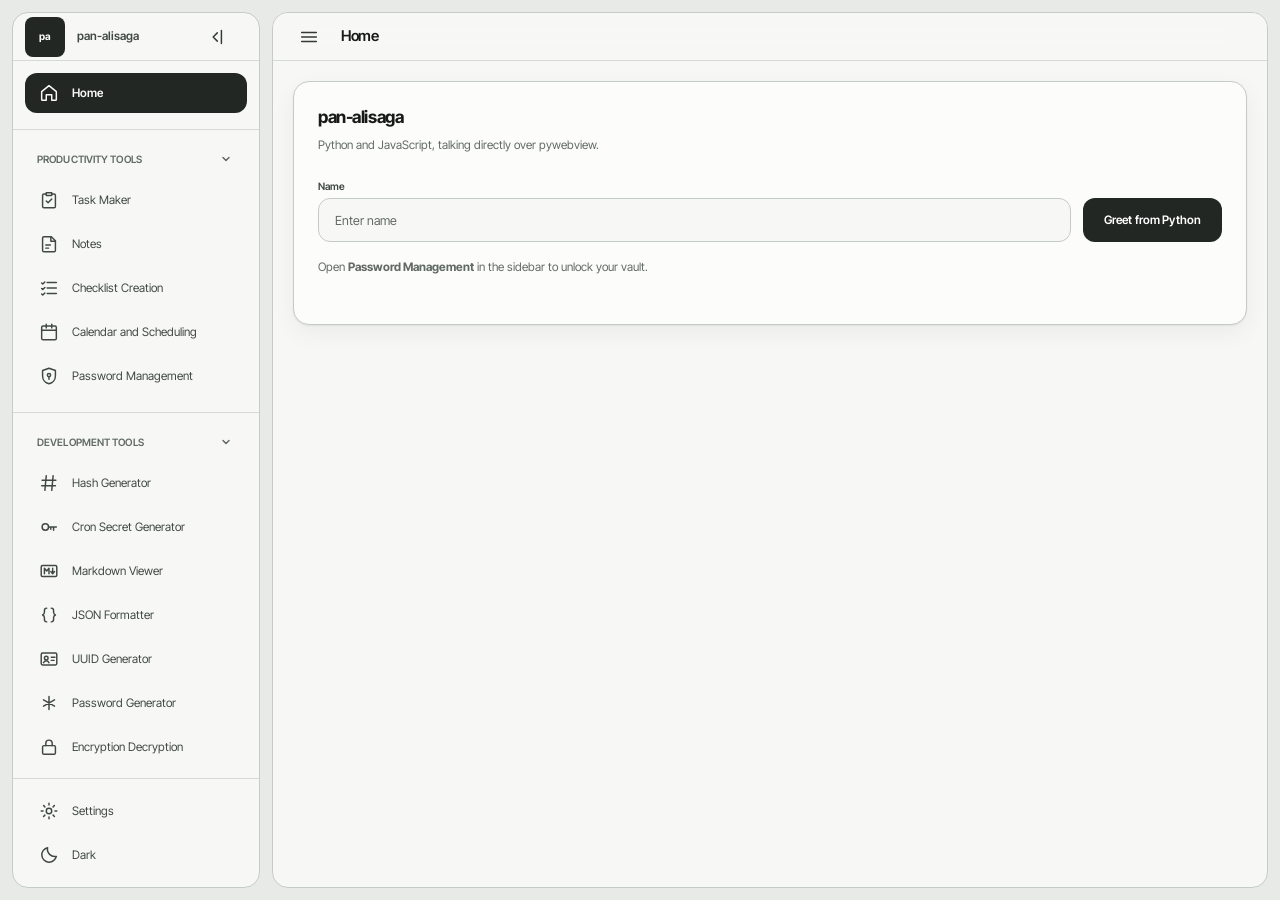
==== commit adbed7a4: "Port pan-alisaga app from PyQt5/QWebChannel to pywebview Rebuild the vault, calendar, notes, and che" ====
--- a/frontend/index.html
+++ b/frontend/index.html
@@ -2,6 +2,7 @@
 <html lang="en" data-theme="light">
 <head>
     <meta charset="UTF-8">
+    <meta name="viewport" content="width=device-width, initial-scale=1">
     <title>pan-alisaga</title>
     <link rel="icon" type="image/svg+xml" href="favicon.svg">
     <link rel="stylesheet" href="css/fonts.css">
@@ -17,7 +18,6 @@
     <link rel="stylesheet" href="css/components/notes.css">
     <link rel="stylesheet" href="css/components/checklist.css">
     <link rel="stylesheet" href="css/components/dialog.css">
-    <script src="qrc:///qtwebchannel/qwebchannel.js"></script>
 </head>
 <body>
     <div class="app" id="app" data-nav="rail" data-nav-open="false">
@@ -65,8 +65,8 @@
 
                     <section class="view" data-view="home">
                         <div class="card">
-                            <h2 class="card__title">PyQt Hybrid App</h2>
-                            <p class="card__subtitle">Python and JavaScript talking over QWebChannel.</p>
+                            <h2 class="card__title">pan-alisaga</h2>
+                            <p class="card__subtitle">Python and JavaScript, talking directly over pywebview.</p>
                             <div class="field">
                                 <label class="label" for="nameInput">Name</label>
                                 <div class="field__row">
@@ -75,6 +75,9 @@
                                 </div>
                             </div>
                             <p id="output" class="output" hidden></p>
+                            <p class="card__subtitle" style="margin-top:16px">
+                                Open <strong>Password Management</strong> in the sidebar to unlock your vault.
+                            </p>
                         </div>
                     </section>
 
@@ -101,10 +104,11 @@
         </div>
     </div>
 
-    <!-- Classic scripts in dependency order: ES module imports are blocked
-         over file:// in QtWebEngine, so there is no bundler-free import here. -->
     <div class="toasts" id="toasts"></div>
 
+    <!-- Classic scripts in dependency order. Views are loaded only once ported
+         to this pywebview build; unported tools show the router's "Not built
+         yet" placeholder. -->
     <script src="js/focus.js"></script>
     <script src="js/theme.js"></script>
     <script src="js/tools.js"></script>
@@ -116,9 +120,9 @@
     <script src="js/router.js"></script>
     <script src="js/bridge.js"></script>
     <script src="js/toast.js"></script>
+    <script src="js/views/passwords.js"></script>
     <script src="js/views/calendar.js"></script>
-    <script src="js/views/passwords.js"></script>
+    <script src="js/checklist-app.js"></script>
     <script src="js/app.js"></script>
-    <script src="js/checklist-app.js"></script>
 </body>
-</html>+</html>
--- a/frontend/css/components/calendar.css
+++ b/frontend/css/components/calendar.css
@@ -677,3 +677,14 @@
 .toast__close:hover {
   color: var(--color-text);
 }
+
+.cal__note {
+  margin-top: var(--space-1);
+  font-size: var(--font-size-xs);
+  color: var(--color-text-muted);
+  line-height: var(--line-height-body);
+}
+
+.month__repeat {
+  opacity: 0.7;
+}
